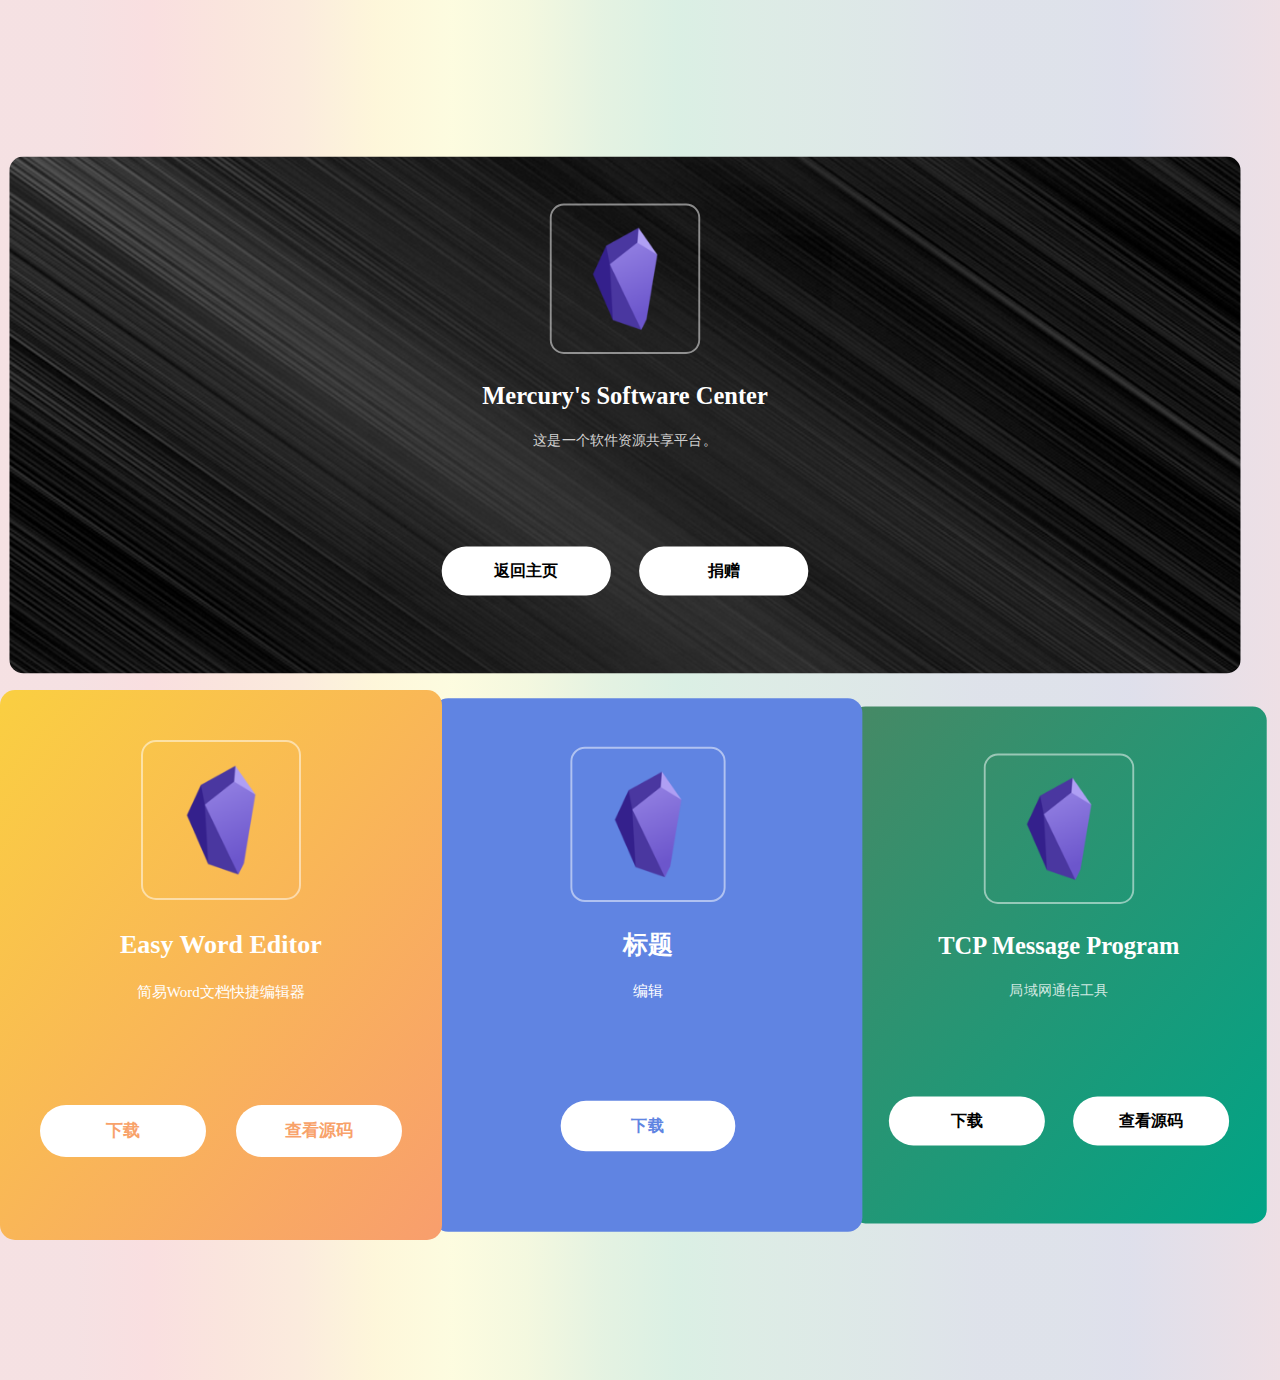
==== app/index.html @ 0d93a27a "Add files via upload" ====
<!DOCTYPE html>
<html>
	<head>
		<meta charset="utf-8" />
		<title>Software Center</title>
		<link rel="shortcut icon" href="https://wowexec.github.io/icon.png">
		<meta name="renderer" content="webkit" />
		<meta http-equiv="X-UA-Compatible" content="IE=edge">
		<meta name="viewport" content="width=device-width,initial-scale=1,minimum-scale=1,maximum-scale=1,user-scalable=no">
		<style>
			*{margin:0;padding:0;font-family: "微软雅黑";box-sizing: border-box;}
			body{min-height:100vh;padding:140px 0;background:linear-gradient(to right, #bb313e25, #bb313e25, #d7222925, #dd4a1625, #e4761525, #f5c50025, #f0e92725, #b1ce2425, #48a93525, #03944525, #157c4f25, #176a5825, #1b556325, #1d386f25, #1d386f25, #20277825, #52266325, #8a244b25);}
			.main{max-width:1300px;width:100%;margin:0 auto;display: flex;justify-content: center;align-items: center;}
			.item{flex:1;width:0;height:550px;border-radius:15px;position:relative;padding:50px 40px;}
			.item img{height:160px;width:160px;padding:20px;border:2px solid rgba(255,255,255,0.5);border-radius:15px;display:block;margin:0 auto;}
			.item h3{color:#FFF;text-align: center;font-size:26px;line-height:50px;margin-top:20px;}
			.item p{color:#FFF;line-height:25px;font-size:15px;margin-top:10px;}
			
			.item .btns{display:flex;flex-direction: row;align-items: center;justify-content: center;margin-top:100px;}
			.item a{text-decoration:none;display:block;width:180px;line-height:52px;text-align:center;border-radius:100px;background:#FFF;font-size:17px;font-weight:bold;cursor: pointer;}
			.item a:hover{opacity: 0.8;}
			@media screen and (max-width: 730px) {
			    body{
			        padding:20px;
			    }
                .main {
                    display:block;
                }
                .item{
                    width:100%;
                    margin:0!important;
                    margin-bottom:20px!important;
                    transform: scale(1)!important;
                }
            }
		</style>
	</head>
	<body>
		<div class="main">
			<div class="item" style="background:url('resources/bg.png')no-repeat center center;background-size:cover;margin-left:-30px;z-index:1;transform:scale(0.94);">
				<img src="resources/logo.png" />
				<h3>Mercury's Software Center</h3>
				<center><p style="color: rgba(255,255,255,0.8);">这是一个软件资源共享平台。</p></center>
				<div class="btns">
    				<a style="color:#000;" href="https://wowexec.github.io/" target="_blank">返回主页</a>
    				<a style="color:#000;margin-left:30px;" href="" target="_blank">捐赠</a>
				</div>
			</div>
		</div>

		<div class="main">
			<div class="item" style="background:linear-gradient(130deg,#facf41,#f89e6d);z-index:3;transform:scale(1);">
				<img src="resources/logo.png" />
				<h3>Easy Word Editor</h3>
				<center><p style="color: #FFF;">简易Word文档快捷编辑器</p></center>
				<div class="btns">
				    <a style="color:#f8a26a;" href="files/wordrelease.zip" target="_blank">下载</a>
			    	<a style="color:#f8a26a;margin-left:30px;" href="files/wordsource.zip" target="_blank">查看源码</a>
				</div>
			</div>
			<div class="item" style="background:#6084e2;z-index:2;transform:scale(0.97);margin-left:-15px;">
				<img src="resources/logo.png" />
				<h3>标题</h3>
				<center><p style="color: #FFF;">编辑</p></center>
				<div class="btns">
    				<a style="color:#6084e2;" href="https://www.molure.cn" target="_blank">下载</a>
				</div>
			</div>
			<div class="item" style="background:linear-gradient(130deg,#468965,#00a486);background-size:cover;margin-left:-30px;z-index:1;transform:scale(0.94);">
				<img src="resources/logo.png" />
				<h3>TCP Message Program</h3>
				<center><p style="color: rgba(255,255,255,0.8);">局域网通信工具</p></center>
				<div class="btns">
    				<a style="color:#000;" href="/files/TCPrelease2.0.9.zip" target="_blank">下载</a>
    				<a style="color:#000;margin-left:30px;" href="/files/TCPsource2.0.9.zip" target="_blank">查看源码</a>
				</div>
			</div>
		</div>
	</body>
</html>
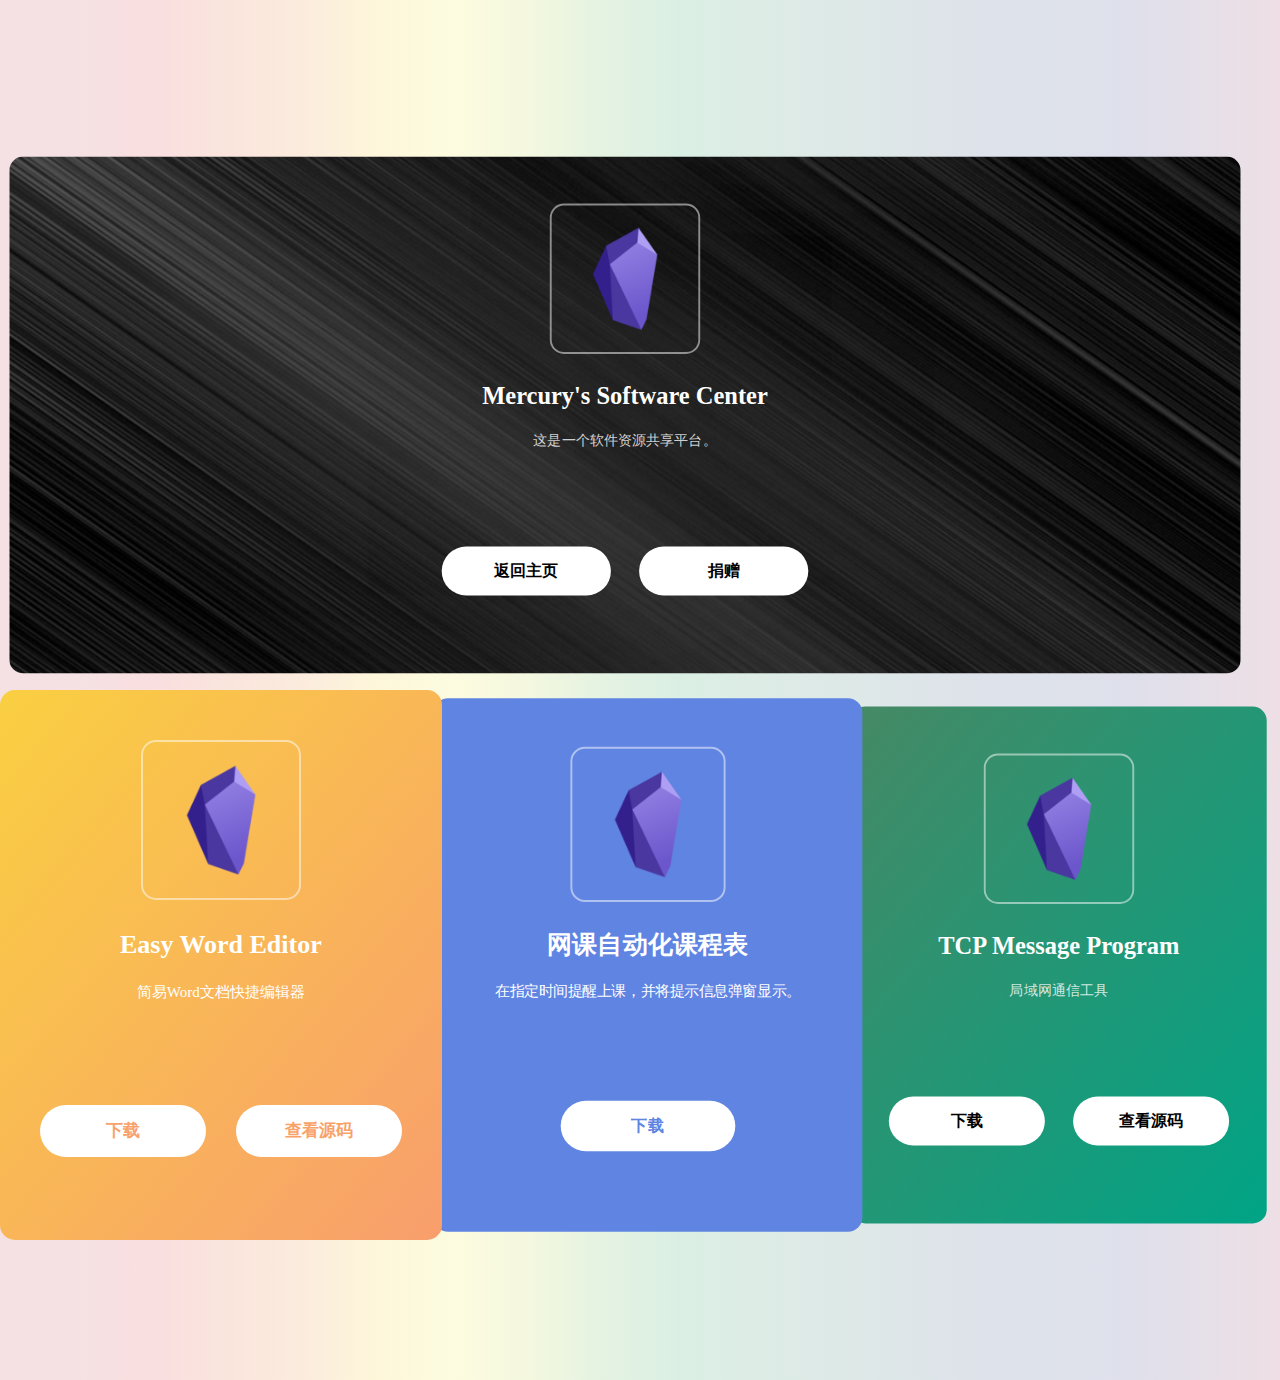
==== commit 32534bde: "Create index.html" ====
--- a/app/index.html
+++ b/app/index.html
@@ -60,10 +60,10 @@
 			</div>
 			<div class="item" style="background:#6084e2;z-index:2;transform:scale(0.97);margin-left:-15px;">
 				<img src="resources/logo.png" />
-				<h3>标题</h3>
-				<center><p style="color: #FFF;">编辑</p></center>
+				<h3>网课自动化课程表</h3>
+				<center><p style="color: #FFF;">在指定时间提醒上课，并将提示信息弹窗显示。</p></center>
 				<div class="btns">
-    				<a style="color:#6084e2;" href="https://www.molure.cn" target="_blank">下载</a>
+    				<a style="color:#6084e2;" href="file/course.vbs" target="_blank">下载</a>
 				</div>
 			</div>
 			<div class="item" style="background:linear-gradient(130deg,#468965,#00a486);background-size:cover;margin-left:-30px;z-index:1;transform:scale(0.94);">
@@ -71,8 +71,8 @@
 				<h3>TCP Message Program</h3>
 				<center><p style="color: rgba(255,255,255,0.8);">局域网通信工具</p></center>
 				<div class="btns">
-    				<a style="color:#000;" href="/files/TCPrelease2.0.9.zip" target="_blank">下载</a>
-    				<a style="color:#000;margin-left:30px;" href="/files/TCPsource2.0.9.zip" target="_blank">查看源码</a>
+    				<a style="color:#000;" href="files/TCPrelease2.0.9.zip" target="_blank">下载</a>
+    				<a style="color:#000;margin-left:30px;" href="files/TCPsource2.0.9.zip" target="_blank">查看源码</a>
 				</div>
 			</div>
 		</div>
